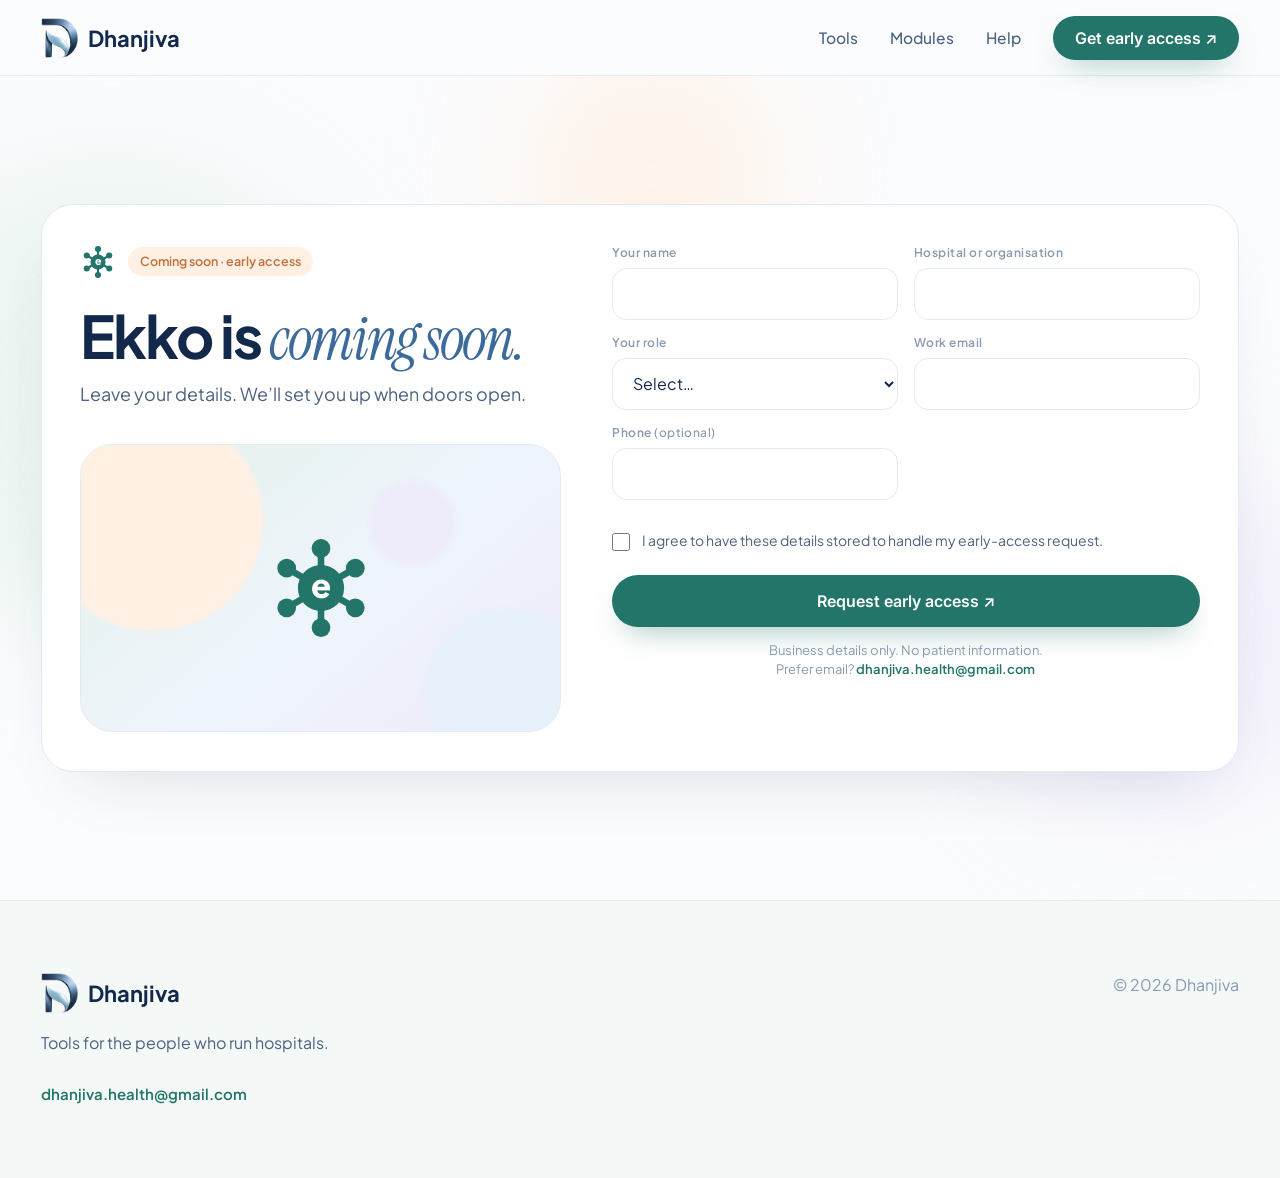
==== get-ekko.html @ 7e6f2e11 "Add the Dhanjiva static site at the repository root. The Learn Ekko walkthroughs stay out of this pu" ====
<!doctype html>
<html lang="en">
<head>
<meta charset="utf-8">
<meta name="viewport" content="width=device-width, initial-scale=1">
<title>Ekko early access — Dhanjiva</title>
<meta name="description" content="Request early access to Ekko, Dhanjiva's hospital administration tool.">
<meta name="theme-color" content="#fbfcfe">
<link rel="canonical" href="https://dhanjiva.com/get-ekko.html">
<link rel="icon" href="favicon.ico" sizes="any">
<link rel="icon" type="image/png" sizes="32x32" href="assets/favicon-32.png">
<link rel="apple-touch-icon" href="assets/apple-touch-icon.png">
<link rel="preconnect" href="https://fonts.googleapis.com">
<link href="https://fonts.googleapis.com/css2?family=Instrument+Serif:ital@0;1&family=Inter:wght@400;500;600;700;800&family=Plus+Jakarta+Sans:wght@500;600;700;800&display=swap" rel="stylesheet">
<link rel="stylesheet" href="css/site.css">
<style>
.pulse{animation:pulse 3s ease-in-out infinite}@keyframes pulse{0%,100%{transform:scale(1)}50%{transform:scale(1.04)}}
@media(prefers-reduced-motion:reduce){.pulse{animation:none}}
.float-orb{position:absolute;border-radius:50%;filter:blur(60px);opacity:.7}
</style>
</head>
<body>
<a class="skip" href="#form">Skip to form</a>
<header class="site-header scrolled" id="hdr">
  <a class="brand" href="index.html"><img src="assets/logo-mark.png" width="40" height="42" alt="">Dhanjiva</a>
  <nav class="nav" aria-label="Main">
    <a href="index.html#tools">Tools</a>
    <a href="index.html#modules">Modules</a>
    <a href="index.html#faq">Help</a>
    <a class="btn p" href="get-ekko.html" style="padding:12px 22px" aria-current="page">Get early access ↗</a>
  </nav>
  <button class="burger" id="burger" aria-label="Open menu" aria-expanded="false"><i></i></button>
</header>
<nav class="mobile-nav" id="mnav" hidden>
  <a href="index.html#tools">Tools</a>
  <a href="index.html#modules">Modules</a>
  <a href="index.html#faq">Help</a>
  <a class="btn p" href="get-ekko.html">Get early access ↗</a>
  <a href="mailto:dhanjiva.health@gmail.com">Contact</a>
</nav>

<section class="coming">
  <div class="float-orb" style="width:480px;height:480px;background:#e5f2eb;left:-10%;top:10%"></div>
  <div class="float-orb" style="width:360px;height:360px;background:#eeebfa;right:-5%;bottom:10%"></div>
  <div class="float-orb" style="width:280px;height:280px;background:#fff0e3;left:40%;top:-5%"></div>
  <svg class="orbit" id="orbit" viewBox="0 0 1200 800" aria-hidden="true"></svg>

  <div class="card coming-card" id="panel">
    <div id="form-view">
      <div style="display:flex;gap:12px;align-items:center;margin-bottom:8px"><span id="mark"></span>
        <span class="pl pp">Coming soon · early access</span></div>
      <h1 style="font-size:clamp(36px,5vw,52px);margin:16px 0 10px">Ekko is <em class="s">coming soon.</em></h1>
      <p class="lead" style="font-size:17px;margin-bottom:28px">Leave your details. We’ll set you up when doors open.</p>
      <div class="faq-vis ge-vis" aria-hidden="true"><i class="o1"></i><i class="o2"></i><i class="o3"></i><span id="gemark"></span></div>

      <form id="form" action="https://formsubmit.co/ajax/dhanjiva.health@gmail.com" method="POST" novalidate>
        <input type="hidden" name="_subject" value="New Ekko early-access request">
        <input type="hidden" name="_template" value="table">
        <input type="hidden" name="_captcha" value="false">
        <div class="hp" aria-hidden="true"><label>Company website<input type="text" name="_honey" tabindex="-1" autocomplete="off"></label></div>

        <div class="fld"><label for="name">Your name</label><input id="name" name="name" autocomplete="name" required minlength="2" maxlength="100"></div>
        <div class="fld"><label for="hospital">Hospital or organisation</label><input id="hospital" name="hospital" autocomplete="organization" required minlength="2" maxlength="160"></div>
        <div class="fld"><label for="role">Your role</label>
          <select id="role" name="role" required>
            <option value="">Select…</option>
            <option>Administrator</option>
            <option>Owner / Director</option>
            <option>Operations</option>
            <option>Finance</option>
            <option>IT</option>
            <option>Other</option>
          </select>
        </div>
        <div class="fld"><label for="email">Work email</label><input id="email" name="email" type="email" autocomplete="email" required maxlength="254"></div>
        <div class="fld"><label for="phone">Phone <span style="font-weight:500;color:var(--mute)">(optional)</span></label><input id="phone" name="phone" type="tel" autocomplete="tel" maxlength="40"></div>
        <label class="consent"><input type="checkbox" name="consent" required><span>I agree to have these details stored to handle my early-access request.</span></label>
        <button class="btn p" type="submit" id="submit" style="width:100%;justify-content:center">Request early access ↗</button>
        <p class="form-err" id="err" role="alert" hidden></p>
        <p style="color:var(--mute);font-size:13px;margin-top:14px;text-align:center">Business details only. No patient information.<br>
          Prefer email? <a href="mailto:dhanjiva.health@gmail.com?subject=New%20Ekko%20early-access%20request" style="color:var(--teal);font-weight:600">dhanjiva.health@gmail.com</a></p>
      </form>
    </div>

    <div class="success" id="success" hidden>
      <div class="check pulse" aria-hidden="true">✓</div>
      <h2 style="font-size:36px;margin-bottom:10px">You’re on the list.</h2>
      <p class="lead" style="margin:0 auto;font-size:17px">Thanks — we’ll be in touch about Ekko early access.</p>
      <a class="btn g" href="index.html" style="margin-top:28px">← Back to Dhanjiva</a>
    </div>
  </div>
</section>

<footer>
  <div class="wrap foot">
    <div>
      <a class="brand" href="index.html"><img src="assets/logo-mark.png" width="40" height="42" alt="">Dhanjiva</a>
      <p style="color:var(--ink2);margin-top:18px">Tools for the people who run hospitals.</p>
      <div class="foot-links"><a href="mailto:dhanjiva.health@gmail.com" style="color:var(--teal);font-weight:600">dhanjiva.health@gmail.com</a></div>
    </div>
    <p style="color:var(--mute)">© 2026 Dhanjiva</p>
  </div>
</footer>

<script>
const EKKO=(w,c='#227568')=>{let s=`<svg viewBox="-50 -50 100 100" width="${w}" height="${w}">`;for(let i=0;i<6;i++){const a=(i*60-90)*Math.PI/180,x=Math.cos(a)*36,y=Math.sin(a)*36;s+=`<line x1="0" y1="0" x2="${x}" y2="${y}" stroke="${c}" stroke-width="6" stroke-linecap="round"/><circle cx="${x}" cy="${y}" r="8.5" fill="${c}"/>`}return s+`<circle r="21" fill="${c}"/><text y="9.5" text-anchor="middle" font-family="Plus Jakarta Sans,Inter" font-weight="800" font-size="30" fill="#fff">e</text></svg>`};
document.getElementById('mark').innerHTML=EKKO(36);{const g=document.getElementById('gemark');if(g)g.innerHTML=EKKO(110)}
const burger=document.getElementById('burger'),mnav=document.getElementById('mnav');
burger.addEventListener('click',()=>{const open=mnav.classList.toggle('open');if(open)mnav.removeAttribute('hidden');burger.setAttribute('aria-expanded',String(open))});
mnav.querySelectorAll('a').forEach(a=>a.addEventListener('click',()=>{mnav.classList.remove('open')}));

// orbit animation
const orb=document.getElementById('orbit');
const reduce=matchMedia('(prefers-reduced-motion: reduce)').matches;
function draw(t){let s='';for(let i=0;i<18;i++){const a=t*.3+i*.7,x=600+Math.cos(a)*280+Math.sin(a*1.3)*40,y=400+Math.sin(a)*200+Math.cos(a*1.1)*30;s+=`<circle cx="${x}" cy="${y}" r="${4+2*Math.sin(t+i)}" fill="#227568" opacity=".18"/>`}
for(let i=0;i<6;i++){const a=(i*60-90+t*8)*Math.PI/180;s+=`<line x1="600" y1="400" x2="${600+Math.cos(a)*120}" y2="${400+Math.sin(a)*120}" stroke="#227568" stroke-opacity=".12" stroke-width="3"/>`}
s+=`<g transform="translate(600,400)">${EKKO(80).replace('<svg ','<svg x="-40" y="-40" ')}</g>`;orb.innerHTML=s}
let t0=performance.now();(function loop(n){if(!reduce)draw((n-t0)/1000);else draw(0);requestAnimationFrame(loop)})(t0);

const form=document.getElementById('form'),err=document.getElementById('err'),sub=document.getElementById('submit');
const MAILTO='mailto:dhanjiva.health@gmail.com?subject='+encodeURIComponent('New Ekko early-access request');
form.addEventListener('submit',async e=>{
  e.preventDefault();err.hidden=true;
  if(form._honey&&form._honey.value)return;
  if(!form.reportValidity())return;
  const fd=new FormData(form);
  const payload={name:fd.get('name'),hospital:fd.get('hospital'),role:fd.get('role'),email:fd.get('email'),phone:fd.get('phone')||'',consent:'yes',_subject:fd.get('_subject'),_template:fd.get('_template'),_captcha:fd.get('_captcha')};
  sub.disabled=true;sub.textContent='Sending…';
  try{
    const res=await fetch(form.action,{method:'POST',headers:{'Content-Type':'application/json','Accept':'application/json'},body:JSON.stringify(payload)});
    if(!res.ok)throw new Error('bad status');
    document.getElementById('form-view').hidden=true;
    document.getElementById('success').hidden=false;
  }catch(ex){
    err.hidden=false;err.innerHTML='We could not reach the server. <a href="'+MAILTO+'&body='+encodeURIComponent('Name: '+payload.name+'\\nHospital: '+payload.hospital+'\\nRole: '+payload.role+'\\nEmail: '+payload.email+'\\nPhone: '+payload.phone)+'" style="color:var(--teal);font-weight:600">Email us instead</a>.';
    sub.disabled=false;sub.textContent='Request early access ↗';
  }
});
</script>
</body>
</html>
---- css/site.css ----
:root{--bg:#fbfcfe;--ink:#13294b;--ink2:#4d6280;--mute:#8a9ab0;--line:#e4eaf2;--steel:#3c6a9a;--teal:#227568;--teal2:#1f4f47;--mint:#e5f2eb;--ice:#e7f1fb;--lav:#eeebfa;--peach:#fff0e3;--mintd:#227568;--radius:28px;--font:"Plus Jakarta Sans",Inter,system-ui,sans-serif;--serif:"Instrument Serif",Georgia,serif}
*{margin:0;padding:0;box-sizing:border-box}
html{scroll-behavior:smooth}
body{font-family:var(--font);color:var(--ink);background:var(--bg);line-height:1.5;-webkit-font-smoothing:antialiased}
img,svg{display:block;max-width:100%}
a{color:inherit;text-decoration:none}
button{font:inherit;cursor:pointer;border:none;background:none;color:inherit}
.wrap{width:min(1180px,92vw);margin:0 auto}
.skip{position:absolute;left:-999px;top:0;background:#fff;padding:12px 18px;z-index:100;border-radius:8px}.skip:focus{left:16px;top:16px}
.eyebrow{font:600 13px Inter,system-ui;letter-spacing:.18em;text-transform:uppercase;color:var(--teal)}
h1,h2,h3{font-weight:700;letter-spacing:-.035em;line-height:1.08}
h1{font-size:clamp(42px,7vw,88px)}h2{font-size:clamp(34px,5.2vw,68px)}
em.s{font-family:var(--serif);font-style:italic;font-weight:400;color:var(--steel)}
.lead{font-size:clamp(17px,2vw,22px);color:var(--ink2);max-width:540px}
.btn{display:inline-flex;align-items:center;gap:10px;padding:16px 28px;border-radius:999px;font:600 16px Inter,system-ui;transition:transform .2s,box-shadow .2s}
.btn.p{background:var(--teal);color:#fff;box-shadow:0 14px 30px -14px #22756888}.btn.p:hover{transform:translateY(-2px)}
.btn.g{background:#fff;border:1px solid var(--line);color:var(--ink)}.btn.g:hover{border-color:#c9d6e6}
.btn:focus-visible,.sbi:focus-visible,.q-h:focus-visible,.mi:focus-visible,.chip:focus-visible{outline:3px solid #22756866;outline-offset:3px}
.pl{display:inline-block;padding:5px 12px;border-radius:99px;font-size:12.5px;font-weight:600}
.pm{background:var(--mint);color:var(--teal)}.pb{background:var(--ice);color:var(--steel)}.pv{background:var(--lav);color:#6a5bc4}.pp{background:var(--peach);color:#c0703a}
.chip{font:600 13px Inter;padding:7px 13px;border-radius:99px;color:#263e45}
.card{background:#fff;border:1px solid var(--line);border-radius:var(--radius);box-shadow:0 30px 70px -40px #13294b33}
.badge{font:600 11px Inter;letter-spacing:.06em;padding:5px 10px;border-radius:99px;background:var(--peach);color:#c0703a;text-transform:uppercase}
.feat{display:inline-flex;align-items:center;gap:12px;padding:8px 18px 8px 8px;border-radius:99px;background:#fff;border:1px solid #d7e8e2;box-shadow:0 10px 30px -18px #22756888;font-size:14px}.feat>span{width:34px;height:34px;border-radius:50%;background:var(--mint);display:grid;place-items:center}.feat b{color:var(--teal2)}.feat i{font-style:normal;color:#5c7a76;padding-left:12px;border-left:1px solid #d7e8e2}
/* header */
.site-header{position:sticky;top:0;z-index:50;height:76px;display:flex;align-items:center;justify-content:space-between;padding:0 max(4vw,24px);background:rgba(251,252,254,.86);backdrop-filter:blur(16px);border-bottom:1px solid transparent;transition:border-color .3s}
.site-header.scrolled{border-color:var(--line)}
.brand{display:flex;align-items:center;gap:10px;font:700 22px var(--font)}.brand img{height:40px;width:auto}
.nav{display:flex;gap:32px;align-items:center;font-size:15.5px;font-weight:500;color:var(--ink2)}
.nav a:hover{color:var(--ink)}
.burger{display:none;width:44px;height:44px;border-radius:50%;border:1px solid var(--line);place-items:center}.burger i{display:block;width:18px;height:2px;background:var(--ink);box-shadow:0 6px 0 var(--ink),0 -6px 0 var(--ink)}
.mobile-nav{display:none;position:fixed;inset:76px 0 0;background:var(--bg);z-index:49;padding:32px 6vw;flex-direction:column;gap:22px;font-size:28px;font-weight:600}
.mobile-nav.open{display:flex}
/* sections */
.sec{position:relative;padding:110px 0;overflow:hidden}
.sec .blob{position:absolute;border-radius:50%;filter:blur(70px);pointer-events:none;z-index:0}
.sec>*{position:relative;z-index:1}
.rv{opacity:0;transform:translateY(36px);transition:opacity .7s ease,transform .7s ease}.rv.in{opacity:1;transform:none}
/* hero */
#hero{padding:40px 0 80px;min-height:min(920px,100vh)}
.hero-grid{display:grid;grid-template-columns:1fr 1.15fr;gap:40px;align-items:center}
.hero-copy{padding-top:40px}
.hero-stage{position:relative;min-height:560px}
#iso{width:100%;height:560px;overflow:visible}
.hero-kpi{position:absolute;left:4%;bottom:4%;width:min(360px,90%);padding:16px 18px;border-radius:20px;background:#fff;border:1px solid var(--line);box-shadow:0 20px 50px -30px #13294b55}
.hero-kpi .kg{display:grid;grid-template-columns:1fr 1fr;gap:8px;margin-top:10px}
.hero-kpi .kc{border-radius:12px;padding:10px 12px}.hero-kpi .kc b{display:block;font:700 22px var(--font);margin-top:2px}.hero-kpi .kc small{font-size:11.5px;color:#4d6266}
.zoom-panel{display:none;position:absolute;inset:0;padding:22px;border-radius:28px;background:#fff;border:1px solid var(--line);box-shadow:0 40px 80px -40px #13294b66;z-index:5;flex-direction:column}
.zoom-panel.open{display:flex}
#zsvg{flex:1;width:100%;min-height:280px}
.room-hit{cursor:pointer}
/* tools */
.tools-grid{display:grid;grid-template-columns:1.7fr 1fr;gap:24px;margin-top:48px}
.ek-card{padding:40px;display:grid;grid-template-columns:1fr 1fr;gap:28px;background:linear-gradient(150deg,#fff,#f1f8f4 60%,#eef4fc)}
.ek-prev{border-radius:18px;background:#fff;border:1px solid #e3ece9;overflow:hidden;height:420px;position:relative}
.ek-prev-inner{width:860px;height:870px;transform:scale(.48);transform-origin:0 0;display:grid;grid-template-columns:270px 1fr}
.soon-card{padding:36px;background:linear-gradient(160deg,#fdfbff,#f6f2fd)}
/* how */
.how-track{position:relative;margin-top:56px}
.how-bar{position:absolute;left:0;right:0;top:-20px;height:4px;border-radius:2px;background:#e3ece9}.how-bar i{display:block;height:100%;width:0;background:var(--teal);border-radius:2px;transition:width .5s}
.how-grid{display:grid;grid-template-columns:repeat(4,1fr);gap:18px}
.hs{padding:24px;border-radius:24px;border:1.5px solid var(--line);background:#fff;cursor:pointer;transition:transform .25s,box-shadow .25s,border-color .25s;text-align:left;height:100%;min-height:380px}
.hs:hover,.hs.on{border-color:var(--teal);box-shadow:0 30px 60px -40px #22756888;transform:translateY(-8px)}
.hn{width:34px;height:34px;border-radius:50%;display:grid;place-items:center;font:700 14px Inter;background:#e3ece9;color:#5c7a76;flex:none}.hs.on .hn{background:var(--teal);color:#fff}
.hs-top{display:flex;gap:12px;align-items:center;margin-bottom:12px}.hs-top b{font-size:20px}
/* explorer */
.exp{display:grid;grid-template-columns:260px minmax(0,1.2fr) minmax(280px,1fr);gap:18px;margin-top:36px;min-height:640px}
.sb{padding:16px 12px;border-radius:22px;background:#fff;border:1px solid var(--line);display:flex;flex-direction:column;font-size:14px}
.sbl{display:flex;gap:10px;align-items:center;padding:4px 8px 14px}.sbl b{font:700 20px var(--font);display:block}.sbl small{font-size:9.5px;letter-spacing:.16em;color:#5c7a76}
.sbi{display:flex;gap:10px;align-items:center;padding:9px 12px;border-radius:10px;margin-bottom:2px;width:100%;text-align:left;color:#263e45}.sbi>span{width:17px;height:17px;display:block;flex:none}
.sbi.on,.sbi.on2{background:var(--mint);font-weight:600;color:var(--teal2)}.sbi.box2{border:1px solid #e3ece9;margin-bottom:8px}
.sbh{font-size:10px;letter-spacing:.18em;color:#8a9a9e;padding:6px 12px}
.sbf{margin-top:auto;background:#f2f7f4;border-radius:12px;padding:12px;font-size:12.5px;color:#4d6266}
.exp-scene{padding:16px;border-radius:22px;background:#fff;border:1px solid var(--line);display:flex;flex-direction:column}
#csvg{width:100%;flex:1;min-height:360px}
.exp-data{display:grid;grid-template-columns:1fr 1fr;gap:8px;margin-top:10px}
.eu{padding:22px;border-radius:22px;background:#fbfcfc;border:1px solid var(--line);overflow:auto;max-height:640px;font-size:14px;color:#263e45}
.eu .eb{font-size:11px;letter-spacing:.18em;color:#5c7a76;font-weight:600}.eu h3{font:700 28px var(--font);margin:4px 0}.eu .sub{font-size:13px;color:#5c6f73;margin-bottom:12px}
.et{display:inline-flex;flex-wrap:wrap;gap:2px;padding:4px;border-radius:12px;background:#eef3f2;margin-bottom:12px}.et span{padding:6px 10px;border-radius:8px;font-size:12px;color:#4d6266}.et span.on{background:#fff;font-weight:600;box-shadow:0 1px 3px #0001}
.kg{display:grid;grid-template-columns:1fr 1fr;gap:8px;margin-bottom:10px}.kc{border-radius:12px;padding:12px;border:1px solid #00000008}.kl{display:flex;gap:6px;align-items:center;font-size:12.5px;font-weight:600}.kc b{display:block;font:600 26px var(--font);margin-top:4px}.kc small{font-size:11px;color:#5c6f73}
.bx{background:#fff;border:1px solid #e6eceb;border-radius:12px;padding:12px;margin-bottom:8px}.bx small{display:block;font-size:11.5px;color:#7d8f95;margin-top:2px}
.tr{display:grid;gap:8px;align-items:center;padding:8px 0;border-bottom:1px solid #f0f3f3;font-size:12.5px}.tr:last-child{border:none}.tr.th{font-size:10px;letter-spacing:.06em;color:#8a9a9e;font-weight:600}
.bt{display:inline-block;padding:6px 10px;border-radius:8px;border:1px solid #d8e2e0;background:#fff;font-size:11.5px;font-weight:600}.bt.dk{background:var(--teal);color:#fff;border-color:var(--teal)}
/* manage */
.tabs{display:inline-flex;padding:5px;border-radius:999px;background:#fff;border:1px solid var(--line);position:relative}
.tabs button{position:relative;z-index:1;padding:12px 28px;font-weight:600;font-size:15px;color:var(--ink2);border-radius:999px}
.tabs button.on{color:#fff}.tabs .pill{position:absolute;top:5px;bottom:5px;border-radius:999px;background:var(--teal);transition:left .35s,width .35s}
.ma-box{margin-top:36px;padding:20px;display:grid;grid-template-columns:1.25fr 1fr;gap:18px;min-height:560px}
/* learn */
.learn-grid{display:grid;grid-template-columns:1.15fr 1fr;gap:40px;margin-top:40px}
.player{position:relative;border-radius:24px;overflow:hidden;background:linear-gradient(150deg,#e5f2eb,#eef4fc);aspect-ratio:16/10;min-height:360px}
.player video{width:100%;height:100%;object-fit:cover;display:none}.player video.show{display:block}
.player .ph{position:absolute;inset:0;display:grid;place-items:center;padding:24px;text-align:center}
.mi{display:grid;grid-template-columns:48px 1fr auto;gap:14px;align-items:center;padding:18px;border-radius:18px;border:1px solid transparent;margin-bottom:6px;width:100%;text-align:left;background:#fff}
.mi:hover,.mi.on{border-color:var(--line);box-shadow:0 14px 30px -20px #13294b55}
.mi .n{font:400 26px var(--serif);color:var(--steel)}.mi b{display:block;font-size:16px}.mi small{color:var(--ink2);font-size:13.5px}
.mi .tg{font:600 11px Inter;padding:5px 10px;border-radius:99px;background:var(--lav);color:#6a5bc4}
.mi .watch{font:600 12px Inter;padding:7px 12px;border-radius:99px;background:var(--mint);color:var(--teal)}
/* band */
.band{border-radius:40px;overflow:hidden;background:linear-gradient(120deg,#1f5f55,#227568 45%,#3f8f84);color:#fff;padding:clamp(48px,8vw,100px);position:relative;min-height:420px;display:flex;flex-direction:column;justify-content:center}
.band .eyebrow{color:#cfe9e2}.band h2{color:#fff}.band em.s{color:#bfe6dc}
.band .btn.p{background:#fff;color:var(--teal2)}.band .btn.g{border-color:#ffffff66;color:#fff;background:transparent}
#bsvg{position:absolute;inset:0;width:100%;height:100%;opacity:.35;pointer-events:none}
/* faq */
.faq-grid{display:grid;grid-template-columns:1fr 1.3fr;gap:60px}
.q{border-bottom:1px solid var(--line)}
.q-h{display:flex;justify-content:space-between;align-items:center;padding:26px 0;font:600 22px var(--font);width:100%;text-align:left;gap:16px}
.q-h i{width:40px;height:40px;border-radius:50%;border:1px solid var(--line);position:relative;flex:none;transition:transform .3s,background .3s}
.q-h i:before,.q-h i:after{content:"";position:absolute;left:12px;right:12px;top:19px;height:2px;background:var(--ink);border-radius:2px}
.q-h i:after{transform:rotate(90deg)}.q.open .q-h i{background:var(--mint);transform:rotate(45deg)}
.q-a{max-height:0;overflow:hidden;opacity:0;transition:max-height .4s,opacity .3s;color:var(--ink2);font-size:17px}
.q.open .q-a{max-height:200px;opacity:1;padding-bottom:22px}
/* footer */
footer{padding:72px 0;border-top:1px solid var(--line);background:#f4f8f6}
.foot{display:flex;justify-content:space-between;gap:40px;flex-wrap:wrap}
.foot-links{display:flex;gap:28px;margin-top:28px;color:var(--ink2);font-size:15px;align-items:center;flex-wrap:wrap}
.live{display:inline-block;width:8px;height:8px;border-radius:50%;background:var(--teal);box-shadow:0 0 0 5px #22756822;margin-right:8px}
/* get-ekko page */
.coming{min-height:100vh;display:grid;place-items:center;padding:100px 0 60px;position:relative;overflow:hidden}
.coming-card{width:min(560px,92vw);padding:48px;border-radius:32px;position:relative;z-index:1}
.fld{position:relative;margin-bottom:14px}
.fld label{display:block;font-size:12px;font-weight:600;letter-spacing:.04em;color:var(--mute);margin-bottom:6px}
.fld input,.fld select{width:100%;height:52px;border-radius:14px;border:1px solid var(--line);background:#fff;padding:0 16px;font:16px var(--font);color:var(--ink)}
.fld input:focus,.fld select:focus{outline:none;border-color:var(--teal);box-shadow:0 0 0 4px #2275681f}
.consent{display:flex;gap:12px;align-items:flex-start;font-size:14px;color:var(--ink2);margin:16px 0 24px}
.consent input{margin-top:3px;width:18px;height:18px;accent-color:var(--teal)}
.hp{position:absolute;left:-9999px;opacity:0;height:0;overflow:hidden}
.form-err{color:#b84a5f;font-size:14px;margin-top:10px}
.success{text-align:center;padding:20px 0}.success .check{width:72px;height:72px;border-radius:50%;background:var(--mint);display:grid;place-items:center;margin:0 auto 20px;font-size:32px;color:var(--teal)}
.orbit{position:absolute;inset:0;pointer-events:none}
@media(max-width:980px){
 .hero-grid,.tools-grid,.ek-card,.how-grid,.exp,.ma-box,.learn-grid,.faq-grid{grid-template-columns:1fr}
 .how-grid{grid-template-columns:1fr 1fr}
 .nav{display:none}.burger{display:grid}
 .hero-stage{min-height:420px}#iso{height:420px}
 .exp{min-height:auto}.eu{max-height:none}
 .ek-prev{height:320px}.ek-prev-inner{transform:scale(.37)}
}
@media(max-width:640px){
 .how-grid{grid-template-columns:1fr}
 .sec{padding:72px 0}
 .band{border-radius:24px;padding:48px 28px}
 .hero-kpi{position:relative;left:auto;bottom:auto;width:100%;margin-top:16px}
}
@media(prefers-reduced-motion:reduce){
 html{scroll-behavior:auto}
 .rv{opacity:1;transform:none;transition:none}
 .hs,.btn,.mi{transition:none}
}

/* light dashboard preview */
.ek-prev{height:auto;min-height:0;border:1px solid #e9efee;box-shadow:0 30px 60px -45px #1f4f4744;background:#fff}
.ld{padding:24px;font-family:Inter,system-ui;color:#263e45}
.ld-h{display:flex;justify-content:space-between;align-items:center;margin-bottom:18px}.ld-h span:first-child{display:flex;gap:8px;align-items:center}.ld-h b{font:600 15px var(--font)}
.ld-s{font-size:11px;letter-spacing:.08em;text-transform:uppercase;color:#b08a6a}
.ld-k{display:grid;grid-template-columns:1fr 1fr;gap:12px}.ld-k div{border-radius:16px;padding:16px 18px}.ld-k small{display:block;font-size:12px;color:#5c6f73}.ld-k b{display:block;font:600 30px var(--font);margin-top:6px;color:#263e45}
.ld-l{margin-top:20px;border:1px solid #edf1f1;border-radius:16px;padding:6px 18px}
.ld-t{font-size:12px;letter-spacing:.06em;color:#8a9a9e;padding:12px 0 6px}
.ld-r{display:flex;justify-content:space-between;align-items:center;padding:12px 0;border-top:1px solid #f2f5f5;font-size:14px}.ld-r span:first-child{display:flex;gap:10px;align-items:center}.ld-r i{width:8px;height:8px;border-radius:50%}
.ld-p{font-size:12px;padding:4px 10px;border-radius:99px;background:#f3f5f6;color:#8a9a9e}.ld-p.on{background:#e5f2eb;color:#227568}
.ld-sp{width:100%;height:40px;margin-top:18px;opacity:.7}
#mar{background:#fff;border:1px solid #edf1f1;padding:0}
.ma-box{box-shadow:0 30px 70px -50px #13294b33}
/* tool selector */
.toolsel{display:flex;gap:10px;flex-wrap:wrap;margin-top:32px}
.tp{display:inline-flex;align-items:center;gap:8px;padding:10px 18px;border-radius:999px;border:1px solid var(--line);background:#fff;font:600 14px Inter;color:var(--ink2)}
.tp.on{border-color:#bcdccc;background:var(--mint);color:var(--teal2)}
.tp.soon{border-style:dashed;color:#a3adbd;background:transparent;cursor:default;font-weight:500}


/* ===== full-screen layout pass ===== */
:root{--gut:clamp(24px,3.2vw,56px)}
.wrap{width:min(1760px,100%);padding:0 var(--gut);margin:0 auto}
.site-header{padding:0 var(--gut)}
.sec{padding:clamp(40px,6vh,72px) 0}
#hero{min-height:calc(100svh - 76px);padding:clamp(16px,3vh,40px) 0;display:flex;align-items:center}
#hero>.wrap{width:min(1760px,100%)}
.hero-grid{grid-template-columns:1fr 1.35fr;gap:clamp(24px,3vw,64px)}
.hero-copy{padding-top:0}
h1{font-size:clamp(44px,6.4vw,124px)}h2{font-size:clamp(34px,4.2vw,76px)}
.lead{font-size:clamp(17px,1.35vw,26px);max-width:720px}
.hero-stage{min-height:clamp(420px,72svh,900px)}
#iso{height:clamp(420px,72svh,900px)}
.hero-kpi{width:min(440px,90%)}
.tools-grid{gap:clamp(16px,1.6vw,32px)!important;margin-top:clamp(20px,3vh,40px)}
.ek-card{padding:clamp(28px,2.4vw,52px)!important}
#how h2{margin-bottom:0}.how-track{margin-top:clamp(20px,3vh,40px)}
.how-grid{gap:clamp(14px,1.4vw,28px)}
.hs{padding:clamp(20px,1.6vw,34px)}
#inside{min-height:100svh;display:flex;align-items:center}
#inside>.wrap{width:min(1760px,100%)}
.exp{grid-template-columns:clamp(220px,15vw,300px) minmax(0,1.35fr) minmax(300px,1fr);margin-top:clamp(18px,2.5vh,32px);min-height:clamp(520px,74svh,900px)}
#csvg{min-height:clamp(320px,46svh,620px)}
.eu{max-height:clamp(520px,74svh,900px)}
.ma-box{margin-top:clamp(18px,2.5vh,32px);min-height:clamp(480px,64svh,820px);grid-template-columns:1.4fr 1fr}
.learn-grid{grid-template-columns:1.35fr 1fr;gap:clamp(20px,2vw,40px);margin-top:clamp(18px,2.5vh,32px);align-items:start}
.player{position:sticky;top:96px;min-height:clamp(360px,52svh,720px)}
#modlist{display:grid;grid-template-columns:1fr;gap:10px}
@media(min-width:1700px){#modlist{grid-template-columns:1fr 1fr}}
.band{min-height:clamp(320px,52svh,620px)}
.faq-grid{grid-template-columns:minmax(0,1fr) minmax(0,1.5fr);gap:clamp(24px,4vw,80px);align-items:start}
#faqlist{display:grid;grid-template-columns:1fr 1fr;gap:12px;align-content:start}
.faq-vis{position:relative;margin-top:32px;height:clamp(220px,30svh,380px);border-radius:32px;background:linear-gradient(140deg,#e5f2eb,#eef4fc 55%,#eeebfa);overflow:hidden;display:grid;place-items:center;border:1px solid var(--line)}
.faq-vis i{position:absolute;border-radius:50%;filter:blur(2px);animation:fv 9s ease-in-out infinite alternate}
.faq-vis .o1{width:46%;aspect-ratio:1;background:#fff0e3;left:-8%;top:-12%}
.faq-vis .o2{width:34%;aspect-ratio:1;background:#e7f1fb;right:-6%;bottom:-14%;animation-delay:-3s}
.faq-vis .o3{width:18%;aspect-ratio:1;background:#eeebfa;right:22%;top:12%;animation-delay:-6s}
.faq-vis span{position:relative;animation:fv 7s ease-in-out infinite alternate}
@keyframes fv{to{transform:translate(14px,-12px) scale(1.06)}}
/* edge accents */
.sec::before,.sec::after{content:"";position:absolute;border-radius:50%;filter:blur(80px);opacity:.55;pointer-events:none;z-index:0;width:clamp(240px,26vw,520px);aspect-ratio:1;animation:fv 14s ease-in-out infinite alternate}
.sec::before{left:calc(-1*clamp(120px,12vw,260px));top:10%;background:#e5f2eb}
.sec::after{right:calc(-1*clamp(120px,12vw,260px));bottom:6%;background:#eeebfa;animation-delay:-7s}
#cta::before,#cta::after{opacity:.35}
footer .wrap{width:min(1760px,100%)}
/* get-ekko */
.coming{min-height:calc(100svh - 76px);padding:clamp(20px,4vh,48px) 0}
.coming-card{width:min(1440px,calc(100% - 2*var(--gut)));padding:clamp(28px,3vw,64px)}
#form-view{display:grid;grid-template-columns:minmax(0,.9fr) minmax(0,1.1fr);column-gap:clamp(28px,4vw,80px);align-items:start}
#form-view>*:not(form){grid-column:1}
#form-view>form{grid-column:2;grid-row:1/span 4;display:grid;grid-template-columns:1fr 1fr;column-gap:16px}
#form-view>form>*{grid-column:1/-1}
#form-view>form>.fld{grid-column:auto}
#form-view h1{font-size:clamp(40px,4.6vw,84px)!important}
#form-view .lead{font-size:clamp(17px,1.4vw,24px)!important}
.success{max-width:640px;margin:0 auto}
@media(max-width:980px){
 .hero-grid,.exp,.ma-box,.learn-grid,.faq-grid{grid-template-columns:1fr}
 #hero,#inside{min-height:0;display:block}
 .hero-stage,#iso{min-height:420px;height:420px}
 .exp,.ma-box{min-height:auto}.eu{max-height:none}
 .player{position:relative;top:0}
 #faqlist{grid-template-columns:1fr}
 #form-view{grid-template-columns:1fr}#form-view>form{grid-column:1;grid-row:auto}
}
@media(max-width:640px){
 .sec{padding:48px 0}
 #form-view>form{grid-template-columns:1fr}
 .faq-vis{height:180px}
}
.ge-vis{height:clamp(200px,32svh,360px);margin-top:8px}
@media(max-width:980px){.ge-vis{display:none}}
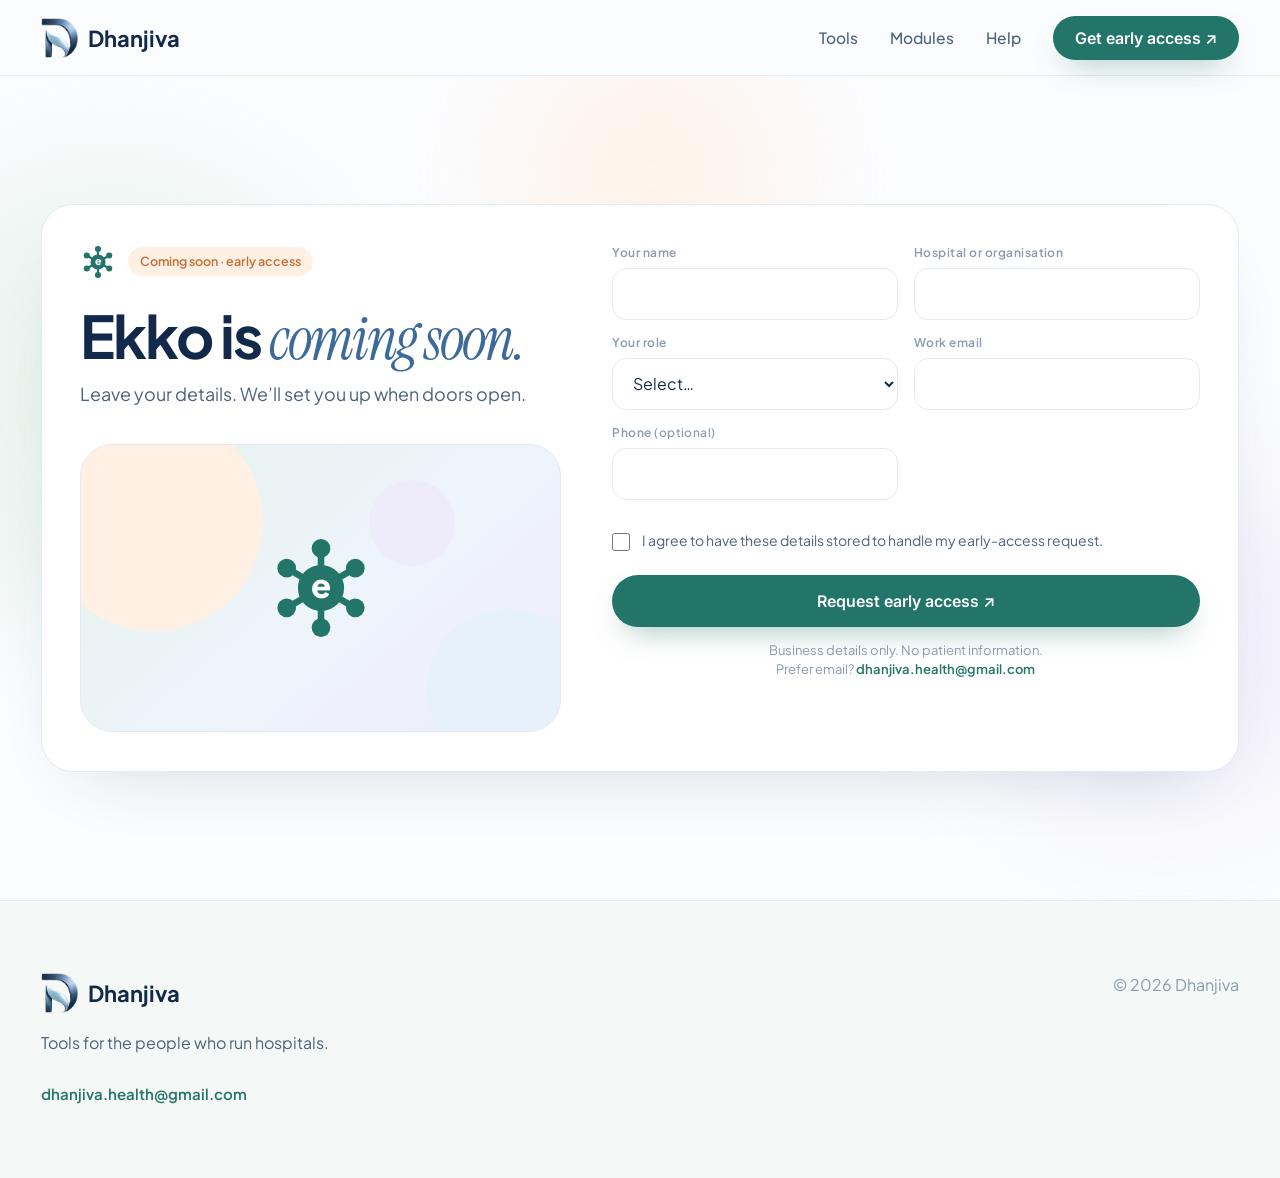
==== commit 9437187c: "Mobile redesign: compact header, room chips with bottom sheet, tidy sections Co-authored-by: jsumant" ====
--- a/get-ekko.html
+++ b/get-ekko.html
@@ -115,7 +115,7 @@
 function draw(t){let s='';for(let i=0;i<18;i++){const a=t*.3+i*.7,x=600+Math.cos(a)*280+Math.sin(a*1.3)*40,y=400+Math.sin(a)*200+Math.cos(a*1.1)*30;s+=`<circle cx="${x}" cy="${y}" r="${4+2*Math.sin(t+i)}" fill="#227568" opacity=".18"/>`}
 for(let i=0;i<6;i++){const a=(i*60-90+t*8)*Math.PI/180;s+=`<line x1="600" y1="400" x2="${600+Math.cos(a)*120}" y2="${400+Math.sin(a)*120}" stroke="#227568" stroke-opacity=".12" stroke-width="3"/>`}
 s+=`<g transform="translate(600,400)">${EKKO(80).replace('<svg ','<svg x="-40" y="-40" ')}</g>`;orb.innerHTML=s}
-let t0=performance.now();(function loop(n){if(!reduce)draw((n-t0)/1000);else draw(0);requestAnimationFrame(loop)})(t0);
+let t0=performance.now();(function loop(n){if(orb.getClientRects().length){if(!reduce)draw((n-t0)/1000);else draw(0)}requestAnimationFrame(loop)})(t0);
 
 const form=document.getElementById('form'),err=document.getElementById('err'),sub=document.getElementById('submit');
 const MAILTO='mailto:dhanjiva.health@gmail.com?subject='+encodeURIComponent('New Ekko early-access request');
--- a/css/site.css
+++ b/css/site.css
@@ -23,7 +23,7 @@
 .badge{font:600 11px Inter;letter-spacing:.06em;padding:5px 10px;border-radius:99px;background:var(--peach);color:#c0703a;text-transform:uppercase}
 .feat{display:inline-flex;align-items:center;gap:12px;padding:8px 18px 8px 8px;border-radius:99px;background:#fff;border:1px solid #d7e8e2;box-shadow:0 10px 30px -18px #22756888;font-size:14px}.feat>span{width:34px;height:34px;border-radius:50%;background:var(--mint);display:grid;place-items:center}.feat b{color:var(--teal2)}.feat i{font-style:normal;color:#5c7a76;padding-left:12px;border-left:1px solid #d7e8e2}
 /* header */
-.site-header{position:sticky;top:0;z-index:50;height:76px;display:flex;align-items:center;justify-content:space-between;padding:0 max(4vw,24px);background:rgba(251,252,254,.86);backdrop-filter:blur(16px);border-bottom:1px solid transparent;transition:border-color .3s}
+.site-header{position:sticky;top:0;z-index:50;height:76px;display:flex;align-items:center;justify-content:space-between;padding:0 max(4vw,24px);background:rgba(251,252,254,.96);border-bottom:1px solid transparent;transition:border-color .3s}
 .site-header.scrolled{border-color:var(--line)}
 .brand{display:flex;align-items:center;gap:10px;font:700 22px var(--font)}.brand img{height:40px;width:auto}
 .nav{display:flex;gap:32px;align-items:center;font-size:15.5px;font-weight:500;color:var(--ink2)}
@@ -33,7 +33,7 @@
 .mobile-nav.open{display:flex}
 /* sections */
 .sec{position:relative;padding:110px 0;overflow:hidden}
-.sec .blob{position:absolute;border-radius:50%;filter:blur(70px);pointer-events:none;z-index:0}
+.sec .blob{position:absolute;border-radius:50%;pointer-events:none;z-index:0}
 .sec>*{position:relative;z-index:1}
 .rv{opacity:0;transform:translateY(36px);transition:opacity .7s ease,transform .7s ease}.rv.in{opacity:1;transform:none}
 /* hero */
@@ -45,9 +45,6 @@
 .hero-kpi{position:absolute;left:4%;bottom:4%;width:min(360px,90%);padding:16px 18px;border-radius:20px;background:#fff;border:1px solid var(--line);box-shadow:0 20px 50px -30px #13294b55}
 .hero-kpi .kg{display:grid;grid-template-columns:1fr 1fr;gap:8px;margin-top:10px}
 .hero-kpi .kc{border-radius:12px;padding:10px 12px}.hero-kpi .kc b{display:block;font:700 22px var(--font);margin-top:2px}.hero-kpi .kc small{font-size:11.5px;color:#4d6266}
-.zoom-panel{display:none;position:absolute;inset:0;padding:22px;border-radius:28px;background:#fff;border:1px solid var(--line);box-shadow:0 40px 80px -40px #13294b66;z-index:5;flex-direction:column}
-.zoom-panel.open{display:flex}
-#zsvg{flex:1;width:100%;min-height:280px}
 .room-hit{cursor:pointer}
 /* tools */
 .tools-grid{display:grid;grid-template-columns:1.7fr 1fr;gap:24px;margin-top:48px}
@@ -56,13 +53,7 @@
 .ek-prev-inner{width:860px;height:870px;transform:scale(.48);transform-origin:0 0;display:grid;grid-template-columns:270px 1fr}
 .soon-card{padding:36px;background:linear-gradient(160deg,#fdfbff,#f6f2fd)}
 /* how */
-.how-track{position:relative;margin-top:56px}
-.how-bar{position:absolute;left:0;right:0;top:-20px;height:4px;border-radius:2px;background:#e3ece9}.how-bar i{display:block;height:100%;width:0;background:var(--teal);border-radius:2px;transition:width .5s}
-.how-grid{display:grid;grid-template-columns:repeat(4,1fr);gap:18px}
-.hs{padding:24px;border-radius:24px;border:1.5px solid var(--line);background:#fff;cursor:pointer;transition:transform .25s,box-shadow .25s,border-color .25s;text-align:left;height:100%;min-height:380px}
-.hs:hover,.hs.on{border-color:var(--teal);box-shadow:0 30px 60px -40px #22756888;transform:translateY(-8px)}
 .hn{width:34px;height:34px;border-radius:50%;display:grid;place-items:center;font:700 14px Inter;background:#e3ece9;color:#5c7a76;flex:none}.hs.on .hn{background:var(--teal);color:#fff}
-.hs-top{display:flex;gap:12px;align-items:center;margin-bottom:12px}.hs-top b{font-size:20px}
 /* explorer */
 .exp{display:grid;grid-template-columns:260px minmax(0,1.2fr) minmax(280px,1fr);gap:18px;margin-top:36px;min-height:640px}
 .sb{padding:16px 12px;border-radius:22px;background:#fff;border:1px solid var(--line);display:flex;flex-direction:column;font-size:14px}
@@ -84,7 +75,7 @@
 /* manage */
 .tabs{display:inline-flex;padding:5px;border-radius:999px;background:#fff;border:1px solid var(--line);position:relative}
 .tabs button{position:relative;z-index:1;padding:12px 28px;font-weight:600;font-size:15px;color:var(--ink2);border-radius:999px}
-.tabs button.on{color:#fff}.tabs .pill{position:absolute;top:5px;bottom:5px;border-radius:999px;background:var(--teal);transition:left .35s,width .35s}
+.tabs button.on{color:#fff}.tabs .pill{position:absolute;top:5px;bottom:5px;left:0;border-radius:999px;background:var(--teal);transition:transform .4s cubic-bezier(.2,.7,.2,1),width .4s cubic-bezier(.2,.7,.2,1)}
 .ma-box{margin-top:36px;padding:20px;display:grid;grid-template-columns:1.25fr 1fr;gap:18px;min-height:560px}
 /* learn */
 .learn-grid{display:grid;grid-template-columns:1.15fr 1fr;gap:40px;margin-top:40px}
@@ -129,15 +120,13 @@
 .success{text-align:center;padding:20px 0}.success .check{width:72px;height:72px;border-radius:50%;background:var(--mint);display:grid;place-items:center;margin:0 auto 20px;font-size:32px;color:var(--teal)}
 .orbit{position:absolute;inset:0;pointer-events:none}
 @media(max-width:980px){
- .hero-grid,.tools-grid,.ek-card,.how-grid,.exp,.ma-box,.learn-grid,.faq-grid{grid-template-columns:1fr}
- .how-grid{grid-template-columns:1fr 1fr}
+ .hero-grid,.tools-grid,.ek-card,.exp,.ma-box,.learn-grid,.faq-grid{grid-template-columns:1fr}
  .nav{display:none}.burger{display:grid}
  .hero-stage{min-height:420px}#iso{height:420px}
  .exp{min-height:auto}.eu{max-height:none}
  .ek-prev{height:320px}.ek-prev-inner{transform:scale(.37)}
 }
 @media(max-width:640px){
- .how-grid{grid-template-columns:1fr}
  .sec{padding:72px 0}
  .band{border-radius:24px;padding:48px 28px}
  .hero-kpi{position:relative;left:auto;bottom:auto;width:100%;margin-top:16px}
@@ -145,7 +134,7 @@
 @media(prefers-reduced-motion:reduce){
  html{scroll-behavior:auto}
  .rv{opacity:1;transform:none;transition:none}
- .hs,.btn,.mi{transition:none}
+ .hs,.btn,.mi,.hp-panel,.room-l{transition:none}
 }
 
 /* light dashboard preview */
@@ -184,9 +173,6 @@
 .hero-kpi{width:min(440px,90%)}
 .tools-grid{gap:clamp(16px,1.6vw,32px)!important;margin-top:clamp(20px,3vh,40px)}
 .ek-card{padding:clamp(28px,2.4vw,52px)!important}
-#how h2{margin-bottom:0}.how-track{margin-top:clamp(20px,3vh,40px)}
-.how-grid{gap:clamp(14px,1.4vw,28px)}
-.hs{padding:clamp(20px,1.6vw,34px)}
 #inside{min-height:100svh;display:flex;align-items:center}
 #inside>.wrap{width:min(1760px,100%)}
 .exp{grid-template-columns:clamp(220px,15vw,300px) minmax(0,1.35fr) minmax(300px,1fr);margin-top:clamp(18px,2.5vh,32px);min-height:clamp(520px,74svh,900px)}
@@ -201,16 +187,16 @@
 .faq-grid{grid-template-columns:minmax(0,1fr) minmax(0,1.5fr);gap:clamp(24px,4vw,80px);align-items:start}
 #faqlist{display:grid;grid-template-columns:1fr 1fr;gap:12px;align-content:start}
 .faq-vis{position:relative;margin-top:32px;height:clamp(220px,30svh,380px);border-radius:32px;background:linear-gradient(140deg,#e5f2eb,#eef4fc 55%,#eeebfa);overflow:hidden;display:grid;place-items:center;border:1px solid var(--line)}
-.faq-vis i{position:absolute;border-radius:50%;filter:blur(2px);animation:fv 9s ease-in-out infinite alternate}
+.faq-vis i{position:absolute;border-radius:50%;will-change:transform;animation:fv 9s ease-in-out infinite alternate}
 .faq-vis .o1{width:46%;aspect-ratio:1;background:#fff0e3;left:-8%;top:-12%}
 .faq-vis .o2{width:34%;aspect-ratio:1;background:#e7f1fb;right:-6%;bottom:-14%;animation-delay:-3s}
 .faq-vis .o3{width:18%;aspect-ratio:1;background:#eeebfa;right:22%;top:12%;animation-delay:-6s}
 .faq-vis span{position:relative;animation:fv 7s ease-in-out infinite alternate}
 @keyframes fv{to{transform:translate(14px,-12px) scale(1.06)}}
 /* edge accents */
-.sec::before,.sec::after{content:"";position:absolute;border-radius:50%;filter:blur(80px);opacity:.55;pointer-events:none;z-index:0;width:clamp(240px,26vw,520px);aspect-ratio:1;animation:fv 14s ease-in-out infinite alternate}
-.sec::before{left:calc(-1*clamp(120px,12vw,260px));top:10%;background:#e5f2eb}
-.sec::after{right:calc(-1*clamp(120px,12vw,260px));bottom:6%;background:#eeebfa;animation-delay:-7s}
+.sec::before,.sec::after{content:"";position:absolute;border-radius:50%;opacity:.55;will-change:transform;pointer-events:none;z-index:0;width:clamp(240px,26vw,520px);aspect-ratio:1;animation:fv 14s ease-in-out infinite alternate}
+.sec::before{left:calc(-1*clamp(120px,12vw,260px));top:10%;background:radial-gradient(closest-side,#e5f2eb,#e5f2eb00)}
+.sec::after{right:calc(-1*clamp(120px,12vw,260px));bottom:6%;background:radial-gradient(closest-side,#eeebfa,#eeebfa00);animation-delay:-7s}
 #cta::before,#cta::after{opacity:.35}
 footer .wrap{width:min(1760px,100%)}
 /* get-ekko */
@@ -240,3 +226,397 @@
 }
 .ge-vis{height:clamp(200px,32svh,360px);margin-top:8px}
 @media(max-width:980px){.ge-vis{display:none}}
+@media(max-width:640px){
+ .player{min-height:0;width:100%;aspect-ratio:16/10}
+ .feat{font-size:12.5px;padding:6px 14px 6px 6px;gap:8px;max-width:100%}
+ .feat b,.feat i{white-space:nowrap}
+ .ma-box{padding:12px}
+ #faqlist{gap:4px}
+}
+
+/* ===== smoothness + interaction pass ===== */
+.iso-wrap{position:relative;width:100%;height:clamp(420px,72svh,900px)}
+.iso-wrap .iso{position:absolute;inset:0;width:100%!important;height:100%!important;min-height:0!important;overflow:visible}
+#iso-s,#iso-d{pointer-events:none}
+#iso-d{will-change:transform}
+.room-g{cursor:pointer;outline:none}
+.room-hit{cursor:pointer}
+.room-l{transition:transform .35s cubic-bezier(.2,.7,.2,1)}
+.room-l rect{transition:stroke .25s}
+.room-g.on .room-l,.room-g:focus-visible .room-l{transform:translateY(-12px)}
+.room-g.on .room-l rect,.room-g:focus-visible .room-l rect{stroke:var(--rc);stroke-width:2.5}
+.room-arrow{opacity:0;transition:opacity .25s}
+.room-g.on .room-arrow,.room-g:focus-visible .room-arrow{opacity:1}
+.hk-h{display:flex;justify-content:space-between;align-items:center}
+.hk-h span:first-child{display:flex;gap:8px;align-items:center;font:700 14px 'Plus Jakarta Sans'}
+.badge{background:var(--mint);color:var(--teal)}
+/* sidebar */
+#sbar .sbi[id^="sb"]{cursor:pointer;transition:background-color .2s}
+#sbar .sbi[id^="sb"]:hover{background:#f2f7f4}
+#sbar .sbi.on{background:var(--mint)}
+#sbar .sbi.flash{animation:sbflash 1.4s ease}
+@keyframes sbflash{0%,100%{background:var(--mint)}35%{background:#c9e6d6}}
+#inside{scroll-margin-top:56px}
+/* how it works stepper */
+#how{min-height:calc(100svh - 76px);display:flex;align-items:center}
+.how-wrap{display:grid;grid-template-columns:minmax(280px,.75fr) minmax(0,1.6fr);gap:clamp(20px,2.6vw,56px);margin-top:clamp(20px,3.5vh,44px);align-items:center}
+.how-steps{list-style:none;display:grid;gap:clamp(10px,1.2vh,16px)}
+.hs{display:grid;grid-template-columns:auto 1fr;gap:4px 16px;align-items:center;width:100%;padding:clamp(16px,2vh,24px) 22px;border-radius:20px;border:1.5px solid var(--line);background:#fff;text-align:left;cursor:pointer;transition:border-color .35s,background-color .35s}
+.hs:hover{border-color:#cfe3da}
+.hs.on{border-color:#bcdccc;background:#fcfefd}
+.hs .hn{transition:background-color .35s,color .35s}
+.hs.on .hn,.hs.done .hn{background:var(--teal);color:#fff}
+.hs-t b{display:block;font-size:clamp(17px,1.25vw,22px)}
+.hs-t small{display:block;color:var(--ink2);font-size:clamp(13.5px,.95vw,16px);margin-top:2px}
+.hs-prog{grid-column:1/-1;height:3px;border-radius:2px;background:#e3ece9;overflow:hidden;margin-top:12px;opacity:0;transition:opacity .35s}
+.hs.on .hs-prog{opacity:1}
+.hs-prog i{display:block;height:100%;background:var(--teal);border-radius:2px;transform:scaleX(0);transform-origin:left center;will-change:transform}
+.how-stage{position:relative;aspect-ratio:16/10;max-height:calc(100svh - 300px);min-height:300px;width:100%;margin:0 auto;border-radius:28px;overflow:hidden;background:#fff;border:1px solid var(--line);box-shadow:0 40px 80px -50px #13294b44}
+.hp-panel{position:absolute;inset:0;opacity:0;transform:translate3d(36px,0,0) scale(.985);transition:opacity .7s ease,transform .9s cubic-bezier(.2,.7,.2,1);will-change:opacity,transform}
+.hp-panel.out{transform:translate3d(-36px,0,0) scale(.985)}
+.hp-panel.on{opacity:1;transform:none}
+.hp-panel svg{width:100%;height:100%;display:block}
+@media(max-width:980px){
+ #how{min-height:0;display:block}
+ .how-wrap{grid-template-columns:1fr}
+ .how-stage{max-height:none;min-height:0;order:-1}
+ .iso-wrap{height:420px}
+}
+@media(max-width:640px){.hs{padding:14px 16px}.how-steps{gap:8px}}
+/* soon tiles float with CSS (compositor only) */
+#soontiles>div{animation:floaty 5s ease-in-out infinite alternate;will-change:transform}
+#soontiles>div:nth-child(2){animation-delay:-1.6s}#soontiles>div:nth-child(3){animation-delay:-3.2s}
+@keyframes floaty{from{transform:translateY(-3px)}to{transform:translateY(3px)}}
+/* learn player */
+.player{aspect-ratio:16/9;background:#0f1d2e;min-height:0!important;width:100%}
+.player video{object-fit:contain;background:#0f1d2e}
+#modlist .mi{cursor:pointer;transition:border-color .25s,background-color .25s}
+#modlist .mi.on{border-color:#bcdccc;background:#fbfefd}
+#modlist .mi.on .watch{background:var(--teal);color:#fff}
+@media(prefers-reduced-motion:reduce){
+ .sec::before,.sec::after,.faq-vis i,.faq-vis span,#soontiles>div{animation:none}
+ .hp-panel{transform:none}
+}
+/* ===== hero room view (zoom into a room, in place) ===== */
+.iso-wrap{transition:transform .9s cubic-bezier(.6,0,.3,1),opacity .5s ease .38s;will-change:transform}
+.hero-stage.zoomed .iso-wrap{opacity:0;pointer-events:none}
+.hero-stage:not(.zoomed) .iso-wrap{transition:transform .85s cubic-bezier(.65,0,.3,1),opacity .5s ease}
+.hero-kpi{transition:opacity .4s ease,transform .5s ease}
+.hero-stage.zoomed .hero-kpi{opacity:0;transform:translateY(12px);pointer-events:none}
+.room-view{position:absolute;inset:0;z-index:6;display:flex;flex-direction:column;gap:10px;padding:14px;border-radius:30px;background:rgba(255,255,255,.97);border:1px solid var(--line);box-shadow:0 40px 90px -50px #13294b66;opacity:0;transform:scale(.42);pointer-events:none;transition:opacity .45s ease .34s,transform .8s cubic-bezier(.2,.75,.2,1) .26s;will-change:transform,opacity}
+.room-view.open{opacity:1;transform:none;pointer-events:auto}
+.room-view:not(.open){transition:opacity .35s ease,transform .6s cubic-bezier(.5,0,.75,0)}
+.rv-top{display:flex;align-items:center;gap:10px}
+.rv-tabs{display:flex;gap:6px;overflow-x:auto;scrollbar-width:none;flex:1;padding:2px}
+.rv-tabs::-webkit-scrollbar{display:none}
+.rv-tab{display:inline-flex;align-items:center;gap:7px;padding:8px 14px;border-radius:999px;border:1px solid var(--line);background:#fff;font:600 13px Inter;color:var(--ink2);white-space:nowrap;transition:background-color .25s,color .25s,border-color .25s}
+.rv-tab i{width:7px;height:7px;border-radius:50%;background:var(--c)}
+.rv-tab:hover{border-color:#cfd9e4}
+.rv-tab.on{background:var(--ink);border-color:var(--ink);color:#fff}
+.rv-x{flex:none;width:40px;height:40px;border-radius:50%;display:grid;place-items:center;border:1px solid var(--line);background:#fff;color:var(--ink);transition:transform .25s,background-color .25s}
+.rv-x:hover{transform:rotate(90deg);background:#f4f7fa}
+.rv-x:focus-visible,.rv-tab:focus-visible,.rv-link:focus-visible{outline:3px solid #22756866;outline-offset:2px}
+.rv-scene{position:relative;flex:1;min-height:0;border-radius:20px;overflow:hidden;background:#f7fafc}
+.rv-l{position:absolute;inset:0;width:100%;height:100%;opacity:0;transform:scale(1.03);transition:opacity .55s ease,transform .7s cubic-bezier(.2,.7,.2,1)}
+.rv-l.on{opacity:1;transform:none}
+.rv-card{flex:none}
+.rv-info{display:grid;gap:10px;padding:4px 6px 2px;transition:opacity .18s ease,transform .18s ease}
+.rv-info.swap{opacity:0;transform:translateY(6px)}
+.rv-head{display:flex;gap:12px;align-items:center}
+.rv-ic{width:40px;height:40px;border-radius:12px;display:grid;place-items:center;flex:none}
+.rv-eb{font:600 11.5px Inter;letter-spacing:.14em;text-transform:uppercase;color:var(--teal)}
+.rv-line{font:700 clamp(17px,1.35vw,22px) var(--font);letter-spacing:-.02em;color:var(--ink)}
+.rv-row{display:flex;justify-content:space-between;align-items:center;gap:12px;flex-wrap:wrap}
+.rv-chips{display:flex;gap:6px;flex-wrap:wrap}
+.rv-chip{padding:7px 12px;border-radius:10px;border:1px solid #d8e2e0;background:#fff;font:600 12.5px Inter;color:#263e45;animation:chipin .5s cubic-bezier(.2,.7,.2,1) both;animation-delay:calc(var(--d) + .25s)}
+.rv-chip.p{background:var(--teal);border-color:var(--teal);color:#fff}
+@keyframes chipin{from{opacity:0;transform:translateY(8px)}to{opacity:1;transform:none}}
+.rv-stat{text-align:right}.rv-stat small{display:block;font-size:11.5px;color:var(--mute)}.rv-stat b{font:800 20px var(--font);color:var(--ink)}
+.rv-link{justify-self:start;font:600 13px Inter;color:var(--teal)}
+.rv-link:hover{text-decoration:underline}
+@media(max-width:980px){
+ .hero-stage.zoomed{min-height:620px}
+ .room-view{padding:10px;border-radius:22px}
+}
+@media(max-width:640px){
+ .hero-stage.zoomed .hero-kpi{display:none}
+ .hero-stage.zoomed{min-height:0;height:auto}
+ .hero-stage.zoomed .iso-wrap{height:500px}
+ .rv-scene{flex:none;aspect-ratio:920/560}
+ .rv-tab{padding:7px 11px;font-size:12px}
+ .rv-line{font-size:16px}
+ .rv-stat{display:none}
+ .rv-chip{padding:6px 10px;font-size:12px}
+}
+@media(prefers-reduced-motion:reduce){
+ .iso-wrap,.room-view,.room-view:not(.open),.rv-l,.rv-info,.hero-kpi{transition:none}
+ .rv-chip{animation:none}
+}
+
+/* ===== hero: bigger map, no overlay card ===== */
+@media(min-width:981px){.hero-grid{grid-template-columns:minmax(0,1fr) minmax(0,1.8fr)}.hero-stage{margin-right:calc(-1*var(--gut));margin-left:-1vw}.room-view{right:var(--gut)}}
+.hero-copy{position:relative;z-index:2}
+.hero-stage{min-height:0}
+.iso-wrap{height:auto;aspect-ratio:908/638;max-height:calc(100svh - 110px);margin:0 auto}
+.room-s{transform:none}
+@media(max-width:1366px) and (min-width:981px){.hero-grid{grid-template-columns:minmax(0,1fr) minmax(0,1.6fr)}}
+@media(max-width:1100px) and (min-width:981px){.hero-grid{grid-template-columns:minmax(0,1fr) minmax(0,1.4fr)}}
+@media(max-width:980px){
+ .hero-stage{margin:24px calc(-1*var(--gut)) 0;min-height:0}
+ .iso-wrap{height:auto;max-height:none;width:100%}
+ .hero-stage.zoomed .iso-wrap{height:auto}
+ .room-s{transform:scale(1.35)}
+ .room-view{left:12px;right:12px}
+}
+@media(max-width:640px){
+ .room-s{transform:scale(1.6)}
+ .hero-stage.zoomed{min-height:460px}
+}
+
+/* =====================================================================
+   PHONE (≤640px): mobile-first redesign. Desktop rules above are untouched.
+   ===================================================================== */
+.room-chips,.m-seg,.rv-grab,.rv-back{display:none}
+@media(max-width:640px){
+ :root{--gut:20px;--radius:22px}
+ html{-webkit-text-size-adjust:100%}
+ body{font-size:16px;overflow-x:hidden}
+ h1{font-size:42px!important;letter-spacing:-.04em;line-height:1.04}
+ h2{font-size:31px!important;line-height:1.1;letter-spacing:-.035em}
+ .lead{font-size:16px!important;line-height:1.55}
+ .eyebrow{font-size:11.5px;letter-spacing:.16em}
+ .sec{padding:52px 0!important}
+ .sec::before,.sec::after,.sec .blob{display:none}
+ .rv{transform:translateY(14px);transition:opacity .5s ease,transform .5s ease}
+ .btn{padding:13px 20px;font-size:15px;gap:8px}
+ .card{box-shadow:0 18px 40px -30px #13294b40}
+ /* header */
+ .site-header{height:60px;padding:0 16px;background:rgba(251,252,254,.92);border-bottom:1px solid var(--line)}
+ .brand{font-size:19px;gap:8px}.brand img{height:30px}
+ .burger{width:40px;height:40px;background:#fff;display:grid}
+ .burger i{width:16px;transition:transform .25s,box-shadow .25s}
+ .burger[aria-expanded="true"] i{transform:rotate(45deg);box-shadow:none}
+ .burger[aria-expanded="true"] i::after{content:"";display:block;width:16px;height:2px;background:var(--ink);transform:rotate(90deg)}
+ .mobile-nav{inset:68px 12px auto 12px;padding:10px;border-radius:22px;background:#fff;border:1px solid var(--line);box-shadow:0 30px 60px -30px #13294b55;gap:2px;font-size:17px;font-weight:600;opacity:0;transform:translateY(-8px) scale(.98);transform-origin:top right;transition:opacity .22s ease,transform .25s cubic-bezier(.2,.7,.2,1);display:flex;pointer-events:none}
+ .mobile-nav[hidden]{display:none}
+ .mobile-nav.open{opacity:1;transform:none;pointer-events:auto}
+ .mobile-nav a{padding:14px 16px;border-radius:14px}
+ .mobile-nav a:not(.btn):active{background:#f2f6f9}
+ .mobile-nav a:not(.btn)::after{content:"›";float:right;color:var(--mute);font-weight:500}
+ .mobile-nav .btn{justify-content:center;margin:6px 0 4px;padding:15px}
+ .mobile-nav a[href^="mailto"]{font-size:14px;color:var(--teal);text-align:center}
+ .mobile-nav a[href^="mailto"]::after{content:none}
+
+ /* hero */
+ #hero{min-height:0!important;padding:22px 0 36px!important;display:block}
+ .hero-copy{text-align:left}
+ .feat{font-size:12px;padding:5px 12px 5px 5px}.feat>span{width:28px;height:28px}.feat>span svg{width:22px;height:22px}
+ .feat i{padding-left:8px}
+ #hero h1{margin:20px 0 12px!important}
+ .hero-copy>div[style*="margin-top:32px"]{margin-top:22px!important;display:grid!important;grid-template-columns:1fr 1fr;gap:10px!important}
+ .hero-copy .btn{justify-content:center;padding:13px 10px;font-size:14.5px}
+ .hero-copy>p:last-child{display:none}
+ .hero-stage{margin:26px 0 0!important;border-radius:26px;background:linear-gradient(160deg,#f3f9f6,#f4f6fd);border:1px solid var(--line);padding:8px 0 4px;overflow:hidden}
+ .iso-wrap{width:100%;height:auto!important;aspect-ratio:908/638}
+ .hero-stage.zoomed .iso-wrap{opacity:1;pointer-events:auto}
+ .hero-stage.zoomed{min-height:0!important}
+ #iso .room-s{transform:none!important}
+ #iso .room-l{opacity:0}
+ .room-chips{display:flex;gap:8px;overflow-x:auto;scrollbar-width:none;padding:14px 20px 2px;margin:0 -20px;scroll-snap-type:x proximity;-webkit-overflow-scrolling:touch}
+ .room-chips::-webkit-scrollbar{display:none}
+ .room-chips button{flex:none;scroll-snap-align:start;display:inline-flex;align-items:center;gap:8px;padding:10px 15px;border-radius:999px;background:#fff;border:1px solid var(--line);font:600 14px Inter;color:var(--ink);box-shadow:0 8px 18px -14px #13294b55;transition:transform .15s,background-color .2s}
+ .room-chips button:active{transform:scale(.96);background:#f4f7fa}
+ .room-chips button i{width:8px;height:8px;border-radius:50%;background:var(--c)}
+ .room-hint{font-size:13px;color:var(--mute);margin-top:10px;display:flex;align-items:center;gap:6px}
+
+ /* room view → bottom sheet */
+ .rv-back{display:block;position:fixed;inset:0;z-index:80;background:#13294b;opacity:0;pointer-events:none;transition:opacity .3s ease;touch-action:none}
+ .rv-back.on{opacity:.32;pointer-events:auto}
+ .room-view.sheet{position:fixed;left:0;right:0;top:auto;bottom:0;z-index:81;max-height:92svh;border-radius:26px 26px 0 0;padding:6px 16px calc(16px + env(safe-area-inset-bottom));gap:12px;background:#fff;border:none;box-shadow:0 -20px 60px -20px #13294b55;transform:translate3d(0,105%,0);opacity:1;transition:transform .42s cubic-bezier(.2,.8,.2,1);overscroll-behavior:contain;touch-action:pan-x}
+ .room-view.sheet.open{transform:none}
+ .room-view.sheet:not(.open){transition:transform .32s cubic-bezier(.5,0,.75,0)}
+ .room-view.sheet .rv-grab{display:block;width:100%;height:22px;flex:none;position:relative;cursor:grab;touch-action:none}
+ .room-view.sheet .rv-grab::before{content:"";position:absolute;left:50%;top:9px;width:40px;height:5px;margin-left:-20px;border-radius:3px;background:#d5dde7}
+ .room-view.sheet .rv-top{margin:-4px 0 0}
+ .room-view.sheet .rv-tabs{margin:0 -4px;padding:2px 4px}
+ .room-view.sheet .rv-tab{padding:8px 13px;font-size:13px}
+ .room-view.sheet .rv-x{width:38px;height:38px}
+ .room-view.sheet .rv-scene{flex:none;aspect-ratio:920/560;border-radius:18px;background:#f4f7fa}
+ .room-view.sheet .rv-info{gap:12px;padding:2px 2px 0}
+ .room-view.sheet .rv-line{font-size:18px}
+ .room-view.sheet .rv-stat{display:block}
+ .room-view.sheet .rv-stat b{font-size:18px}
+ .room-view.sheet .rv-chip{font-size:12.5px;padding:7px 11px}
+ .room-view.sheet .rv-link{display:flex;justify-content:center;padding:13px;border-radius:999px;background:var(--mint);font-size:14.5px;justify-self:stretch;margin-top:2px}
+
+ /* tools */
+ .tools-grid{gap:14px!important;margin-top:22px!important}
+ .ek-card{padding:22px!important;gap:20px}
+ #ek-brand svg{width:46px;height:46px}
+ #ek-brand>div>div:first-child{font-size:30px!important}
+ #ek-brand>div>div:last-child{font-size:10.5px!important}
+ .ek-card>div>div[style*="margin:22px 0 14px"]{margin:16px 0 12px!important}
+ .ek-card p[style*="30px"]{font-size:23px!important}
+ .ek-card p[style*="30px"] em{font-size:26px!important}
+ #chips{flex-wrap:nowrap!important;overflow-x:auto;scrollbar-width:none;margin:16px -22px 20px!important;padding:0 22px}
+ #chips::-webkit-scrollbar{display:none}
+ #chips .chip{flex:none;font-size:12.5px}
+ .ek-card .btn{flex:1;justify-content:center;padding:13px 12px;font-size:14px}
+ .ek-card>div>div:last-child{flex-wrap:nowrap!important;gap:10px!important}
+ .ek-prev{border-radius:18px}
+ .ld{padding:16px}
+ .ld-h{margin-bottom:12px}
+ .ld-k{gap:8px}.ld-k div{padding:12px 14px;border-radius:14px}.ld-k b{font-size:24px;margin-top:2px}.ld-k small{font-size:11.5px}
+ .ld-sp{height:28px;margin-top:10px}
+ .ld-l{margin-top:12px;padding:2px 14px}.ld-r{padding:9px 0;font-size:13.5px}
+ .soon-card{padding:22px!important}
+ .soon-card>div[style*="32px"]{font-size:23px!important;margin-top:14px!important}
+ .soon-card .lead{font-size:15px!important}
+ #soontiles{margin-top:18px!important;gap:8px!important}
+ #soontiles>div{height:62px!important;animation:none!important;transform:none!important;border-radius:14px!important;padding:0 14px!important}
+
+ /* how it works: stage on top, compact vertical steps */
+ #how .rv[style*="text-align:center"]{text-align:left!important}
+ .how-wrap{margin-top:22px!important;gap:14px!important}
+ .how-stage{aspect-ratio:16/10;border-radius:22px;box-shadow:0 20px 40px -30px #13294b44}
+ .how-steps{gap:8px!important}
+ .hs{padding:13px 16px!important;border-radius:16px;gap:2px 12px}
+ .hs .hn{width:28px;height:28px;font-size:12.5px}
+ .hs-t b{font-size:16px!important}
+ .hs-t small{font-size:13.5px!important;max-height:0;opacity:0;overflow:hidden;transition:max-height .35s ease,opacity .3s ease}
+ .hs.on .hs-t small{max-height:24px;opacity:1}
+ .hs-prog{margin-top:10px}
+ .hs:not(.on) .hs-prog{display:none}
+
+ /* every module: chip row + one panel */
+ #inside{min-height:0!important;display:block!important}
+ .exp{display:flex!important;flex-direction:column;gap:12px!important;margin-top:20px!important;min-height:0!important}
+ #sbar{flex-direction:row;overflow-x:auto;scrollbar-width:none;gap:8px;padding:2px 20px 4px;margin:0 -20px;border:none;background:none;border-radius:0;scroll-snap-type:x proximity}
+ #sbar::-webkit-scrollbar{display:none}
+ #sbar .sbl,#sbar .sbh,#sbar .sbf,#sbar .box2{display:none}
+ #sbar .sbi[id^="sb"]{flex:none;width:auto;margin:0;padding:9px 14px;border-radius:999px;background:#fff;border:1px solid var(--line);font:600 13.5px Inter;white-space:nowrap;scroll-snap-align:start}
+ #sbar .sbi[id^="sb"]>span{width:15px;height:15px}
+ #sbar .sbi.on{background:var(--ink)!important;border-color:var(--ink);color:#fff}
+ #sbar .sbi.on svg *{stroke:#fff}
+ #sbar #sb9{order:99}
+ .m-seg{display:flex;position:relative;padding:4px;border-radius:999px;background:#eef2f6;align-self:flex-start}
+ .m-seg button{position:relative;z-index:1;padding:8px 16px;border-radius:999px;font:600 13px Inter;color:var(--ink2);transition:color .25s}
+ .m-seg button.on{color:var(--ink)}
+ .m-seg i{position:absolute;top:4px;bottom:4px;left:4px;border-radius:999px;background:#fff;box-shadow:0 2px 8px -2px #13294b33;transition:transform .3s cubic-bezier(.2,.7,.2,1),width .3s cubic-bezier(.2,.7,.2,1)}
+ .exp-scene{padding:14px;border-radius:22px}
+ #ctitle{padding:0 2px 6px!important}
+ #csvg{min-height:0!important;flex:none;aspect-ratio:920/560;height:auto}
+ .exp-data{gap:6px;margin-top:8px}
+ .exp .eu{max-height:none!important;padding:16px;border-radius:22px;background:#fff;font-size:13px}
+ .exp:not(.ui) .eu{display:none}
+ .exp.ui .exp-scene{display:none}
+ .eu h3{font-size:22px}
+ .eu .tr{font-size:12px}
+ .eu .kc b{font-size:20px}
+
+ /* manage / analyse */
+ #ma .wrap>div:first-child{gap:16px!important}
+ #tabs{width:100%;display:flex}
+ #tabs button{flex:1;padding:11px 0;font-size:14.5px}
+ .ma-box{display:flex!important;flex-direction:column;padding:12px!important;gap:12px!important;margin-top:16px!important;min-height:0!important;border-radius:22px}
+ #mal svg{height:auto!important;aspect-ratio:920/560}
+ #mal>div[style*="grid-template-rows"]{height:auto!important;grid-template-rows:auto auto!important}
+ #mal>div[style*="grid-template-rows"]>div:last-child{grid-template-columns:1fr!important}
+ #mar{border-radius:18px}
+ #mar.eu{padding:14px!important}
+
+ /* learn ekko: sticky player, compact lessons */
+ .toolsel{margin-top:18px!important;gap:8px}
+ .tp{padding:8px 14px;font-size:13.5px}
+ .learn-grid{gap:12px!important;margin-top:14px!important}
+ .player{position:sticky!important;top:68px!important;z-index:5;border-radius:18px;box-shadow:0 16px 30px -18px #13294b66}
+ #modlist{gap:6px!important}
+ #modlist .mi{grid-template-columns:30px 1fr auto;gap:10px;padding:11px 12px;border-radius:14px;margin:0;border:1px solid var(--line)}
+ #modlist .mi .n{font-size:20px}
+ #modlist .mi b{font-size:15px}
+ #modlist .mi small{display:-webkit-box;-webkit-line-clamp:1;-webkit-box-orient:vertical;overflow:hidden;font-size:12.5px}
+ #modlist .mi .watch{font-size:11.5px;padding:6px 10px;white-space:nowrap}
+
+ /* cta band */
+ .band{border-radius:26px!important;padding:36px 24px!important;min-height:0!important}
+ .band h2{font-size:36px!important}
+ .band div[style*="margin-top:36px"]{margin-top:24px!important;display:grid!important;grid-template-columns:1fr;gap:10px!important}
+ .band .btn{justify-content:center}
+
+ /* faq */
+ .faq-grid{gap:18px!important}
+ .faq-vis{display:none}
+ #faqlist{gap:0!important}
+ .q-h{font-size:16.5px;padding:18px 0;line-height:1.35}
+ .q-h i{width:32px;height:32px}.q-h i:before,.q-h i:after{left:9px;right:9px;top:15px}
+ .q-a{font-size:15px}
+ .q.open .q-a{padding-bottom:18px}
+
+ /* footer */
+ footer{padding:36px 0 calc(28px + env(safe-area-inset-bottom))}
+ .foot{flex-direction:column;gap:22px}
+ .foot>div:last-child{text-align:left!important;display:flex;flex-direction:column;gap:14px}
+ .foot>div:last-child .btn{justify-content:center}
+ .foot>div:last-child p{margin-top:0!important;font-size:13px}
+ footer p[style*="font-size:17px"]{font-size:15px!important;margin-top:12px!important}
+ .foot-links{gap:12px 20px;margin-top:16px;font-size:14px}
+
+ /* get-ekko page */
+ .float-orb,.orbit{display:none}
+ .coming{min-height:0!important;padding:20px 0 40px!important;display:block;background:linear-gradient(170deg,#eef7f2,#fbfcfe 40%,#f5f3fd)}
+ .coming-card{width:auto!important;margin:0 16px;padding:24px 20px!important;border-radius:24px}
+ #form-view h1{font-size:36px!important;margin:14px 0 8px!important}
+ #form-view .lead{font-size:15.5px!important;margin-bottom:20px!important}
+ .fld{margin-bottom:12px}.fld input,.fld select{height:50px;font-size:16px}
+ .consent{font-size:13.5px;margin:12px 0 18px}
+}
+@media(max-width:640px) and (prefers-reduced-motion:reduce){
+ .room-view.sheet,.rv-back,.mobile-nav,.hs-t small{transition:none}
+}
+@media(max-width:640px){
+ .hero-stage{height:auto!important;min-height:0!important}
+ .ek-card>*,.tools-grid>*,.exp>*,.ma-box>*,.learn-grid>*{min-width:0}
+ #mar .ld{padding:14px}
+ #mar .ld-k div{padding:10px 12px}#mar .ld-k b{font-size:21px}
+ #mar .ld-l{margin-top:10px}#mar .ld-r{padding:8px 0}
+ #mar .ld-sp{display:none}
+ .exp-data>*{min-width:0}
+}
+@media(max-width:640px){
+ .room-view.sheet .rv-stat{display:flex;align-items:baseline;gap:8px;text-align:left}
+ .room-view.sheet .rv-stat small{font-size:12.5px}
+}
+@media(max-width:640px){
+ #ma:has(#ta.on) #mar{display:none}
+ .exp-data>div{flex-direction:column;align-items:flex-start!important;gap:1px;padding:8px 12px!important;border-radius:12px!important}
+ .exp-data>div>div:first-child{font-size:11.5px!important}
+ .exp-data>div>div:last-child{font-size:16px!important}
+}
+@media(max-width:640px){
+ .ek-card .btn{white-space:nowrap;padding:13px 8px;font-size:13.5px}
+ #mal>div>div:first-child>div:first-child{flex-wrap:wrap;gap:4px 12px!important}
+ #mal>div>div:first-child>div:first-child b{flex-basis:100%}
+ .exp .eu,#mar.eu{zoom:.84}
+ .exp .eu{padding:18px}
+}
+@media(max-width:640px){
+ .fld select{-webkit-appearance:none;appearance:none;background:#fff url("data:image/svg+xml,%3Csvg xmlns='http://www.w3.org/2000/svg' width='12' height='8'%3E%3Cpath d='M1 1l5 5 5-5' fill='none' stroke='%238a9ab0' stroke-width='2' stroke-linecap='round'/%3E%3C/svg%3E") no-repeat right 18px center}
+ body:has(.mobile-nav.open)::after{content:"";position:fixed;inset:60px 0 0;background:#13294b;opacity:.12;z-index:48;pointer-events:none}
+}
+@media(max-width:640px){
+ #ekprev .ld-sp{display:none}
+ #ekprev .ld-k b{font-size:22px}
+ #mar .ld{padding:12px}
+ #modlist.clip .mi:nth-child(n+7){display:none}
+ .m-more{display:flex;justify-content:center;width:100%;margin-top:8px;padding:13px;border-radius:999px;border:1px solid var(--line);background:#fff;font:600 14px Inter;color:var(--teal)}
+}
+@media(min-width:641px){.m-more{display:none}}
+.m-more[hidden]{display:none!important}
+@media(max-width:640px){
+ .coming-card{background:none!important;border:none!important;box-shadow:none!important;padding:8px 20px 0!important;margin:0}
+ #form-view>form{background:#fff;border:1px solid var(--line);border-radius:22px;padding:20px 18px;box-shadow:0 18px 40px -30px #13294b40}
+ .success{background:#fff;border:1px solid var(--line);border-radius:22px;padding:28px 20px}
+}
+.room-hint{display:none}
+@media(max-width:640px){.room-hint{display:flex;margin:12px 0 0;padding-left:2px}.room-hint .live{width:7px;height:7px;box-shadow:0 0 0 4px #22756822}}
+@media(max-width:640px){.hero-grid{gap:0!important}.room-hint{margin:16px 0 0}.room-chips{padding-top:10px}}
